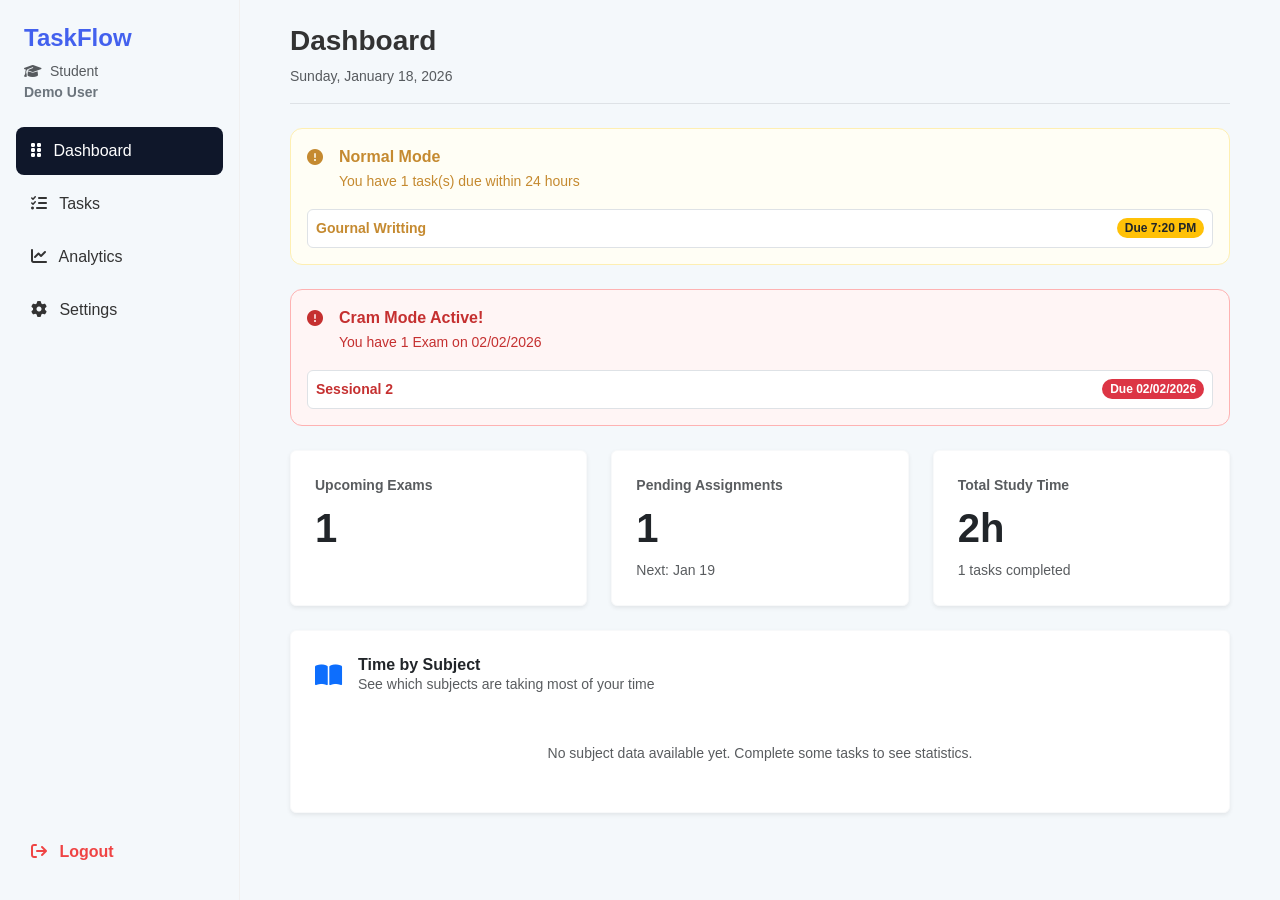
==== dashboard.html @ 83a6a3fb "Add files via upload" ====
<!doctype html>
<html lang="en">
    <head>
        <meta charset="UTF-8" />
        <meta name="viewport" content="width=device-width, initial-scale=1.0" />
        <title>Dashboard - TaskFlow</title>
        <link
            href="https://cdn.jsdelivr.net/npm/bootstrap@5.3.0/dist/css/bootstrap.min.css"
            rel="stylesheet" />
        <link
            rel="stylesheet"
            href="https://cdnjs.cloudflare.com/ajax/libs/font-awesome/6.4.0/css/all.min.css" />
        <link rel="stylesheet" href="style.css" />
    </head>
    <body>
        <div
            class="d-md-none p-3 bg-white border-bottom d-flex justify-content-between align-items-center fixed-top">
            <h1 class="h5 fw-bold m-0 brand-name">TaskFlow</h1>
            <button
                class="btn btn-light"
                type="button"
                data-bs-toggle="offcanvas"
                data-bs-target="#sidebarMenu">
                <i class="fa-solid fa-bars"></i>
            </button>
        </div>

        <aside
            class="sidebar offcanvas-md offcanvas-start d-flex flex-column py-4"
            tabindex="-1"
            id="sidebarMenu">
            <div class="px-4 mb-4">
                <h1 class="h4 fw-bold brand-name mb-2">TaskFlow</h1>
                <div class="d-flex align-items-center text-muted small">
                    <i class="fa-solid fa-graduation-cap me-2"></i>
                    <span>Student</span>
                </div>
                <div class="small text-secondary fw-bold">Demo User</div>
            </div>

            <nav class="nav flex-column px-3 flex-grow-1">
                <a href="dashboard.html" class="nav-link active">
                    <i class="fa-solid fa-grip-vertical me-2 w-25px"></i>
                    Dashboard
                </a>
                <a href="tasks.html" class="nav-link">
                    <i class="fa-solid fa-list-check me-2 w-25px"></i> Tasks
                </a>
                <a href="analytics.html" class="nav-link">
                    <i class="fa-solid fa-chart-line me-2 w-25px"></i> Analytics
                </a>
                <a href="settings.html" class="nav-link">
                    <i class="fa-solid fa-gear me-2 w-25px"></i> Settings
                </a>
            </nav>

            <div class="px-3 mt-auto">
                <a href="index.html" class="logout-link"
                    ><i class="fa-solid fa-arrow-right-from-bracket me-2"></i>
                    Logout</a
                >
            </div>
        </aside>

        <main class="content-area pt-5 pt-md-4">
            <header class="mb-4 pb-3 border-bottom">
                <h2 class="h3 fw-bold">Dashboard</h2>
                <p class="text-muted small m-0">Sunday, January 18, 2026</p>
            </header>

            <section class="normal-box p-3 mb-4">
                <div class="d-flex align-items-start gap-3 mb-3">
                    <i class="fa-solid fa-circle-exclamation mt-1"></i>
                    <div>
                        <strong class="d-block">Normal Mode</strong>
                        <span class="small"
                            >You have 1 task(s) due within 24 hours</span
                        >
                    </div>
                </div>
                <div
                    class="bg-white border rounded p-2 d-flex justify-content-between align-items-center">
                    <span class="fw-bold small">Gournal Writting</span>
                    <span class="badge bg-warning text-dark rounded-pill"
                        >Due 7:20 PM</span
                    >
                </div>
            </section>

            <section class="cram-alert-box p-3 mb-4">
                <div class="d-flex align-items-start gap-3 mb-3">
                    <i class="fa-solid fa-circle-exclamation mt-1"></i>
                    <div>
                        <strong class="d-block">Cram Mode Active!</strong>
                        <span class="small">You have 1 Exam on 02/02/2026</span>
                    </div>
                </div>
                <div
                    class="bg-white border rounded p-2 d-flex justify-content-between align-items-center">
                    <span class="fw-bold small">Sessional 2</span>
                    <span class="badge bg-danger rounded-pill"
                        >Due 02/02/2026</span
                    >
                </div>
            </section>

            <div class="row g-4 mb-4">
                <div class="col-md-4">
                    <div class="card border-light shadow-sm p-4 h-100">
                        <label class="text-muted small fw-bold mb-2"
                            >Upcoming Exams</label
                        >
                        <div class="display-6 fw-bold">1</div>
                    </div>
                </div>
                <div class="col-md-4">
                    <div class="card border-light shadow-sm p-4 h-100">
                        <label class="text-muted small fw-bold mb-2"
                            >Pending Assignments</label
                        >
                        <div class="display-6 fw-bold">1</div>
                        <span class="small text-muted mt-2">Next: Jan 19</span>
                    </div>
                </div>
                <div class="col-md-4">
                    <div class="card border-light shadow-sm p-4 h-100">
                        <label class="text-muted small fw-bold mb-2"
                            >Total Study Time</label
                        >
                        <div class="display-6 fw-bold">2h</div>
                        <span class="small text-muted mt-2"
                            >1 tasks completed</span
                        >
                    </div>
                </div>
            </div>

            <div class="card border-light shadow-sm p-4">
                <div class="d-flex align-items-center gap-3 mb-4">
                    <i class="fa-solid fa-book-open fs-4 text-primary"></i>
                    <div>
                        <h3 class="h6 fw-bold m-0">Time by Subject</h3>
                        <p class="small text-muted m-0">
                            See which subjects are taking most of your time
                        </p>
                    </div>
                </div>
                <div class="text-center text-muted py-4 small">
                    No subject data available yet. Complete some tasks to see
                    statistics.
                </div>
            </div>
        </main>

        <script src="https://cdn.jsdelivr.net/npm/bootstrap@5.3.0/dist/js/bootstrap.bundle.min.js"></script>
    </body>
</html>
---- style.css ----
:root {
    --bg-light: #f4f8fb;
    --primary: #4361ee;
    --text-dark: #333;
    --text-muted: #64748b;
    --sidebar-width: 240px;
}

body {
    background-color: var(--bg-light);
    color: var(--text-dark);
    font-family: "Segoe UI", Tahoma, Geneva, Verdana, sans-serif;
    min-height: 100vh;
}

/* --- Branding & Custom Utilities --- */
.text-primary-custom {
    color: var(--primary);
}
.brand-name {
    color: var(--primary);
    font-weight: 700;
}
.bg-primary-custom {
    background-color: #0f172a;
    color: white;
}
.bg-primary-custom:hover {
    background-color: #1e293b;
    color: white;
}

/* Custom Shadows & Radius */
.card-custom {
    border: 1px solid #e0e0e0;
    border-radius: 12px;
    background: #fff;
    transition: all 0.3s ease;
}
.card-custom:hover {
    border-color: var(--primary);
    box-shadow: 0 10px 25px rgba(67, 97, 238, 0.15);
    transform: translateY(-5px);
}

/* --- Sidebar (Desktop Fixed, Mobile Offcanvas) --- */
.sidebar {
    width: var(--sidebar-width);
    background: #fff;
    border-right: 1px solid #f0f0f0;
    position: fixed;
    top: 0;
    left: 0;
    bottom: 0;
    z-index: 1000;
}

.content-area {
    margin-left: var(--sidebar-width);
    padding: 40px 50px;
    transition: margin-left 0.3s;
}

/* Mobile Sidebar Adjustments */
@media (max-width: 768px) {
    .content-area {
        margin-left: 0;
        padding: 20px;
    }
    .sidebar {
        display: none;
    } /* Hidden by default on mobile, shown via Offcanvas */
}
/* Ensure the sidebar doesn't block interactions on mobile */
@media (max-width: 768px) {
    .offcanvas-backdrop {
        /* This ensures the backdrop disappears instantly when navigating */
        display: none !important; 
    }
    
    .sidebar.offcanvas-md {
        /* Ensures the sidebar is always on top of other content */
        z-index: 1050 !important;
    }
}

/* Fix for mobile top edge visibility */
@media (max-width: 768px) {
    body {
        /* Adjust 60px based on the height of your mobile header */
        padding-top: 60px !important;
    }
    
    .content-area {
        padding-top: 20px !important;
    }
}
/* Specific fix for the Sidebar/Menu top overlap on mobile */
@media (max-width: 768px) {
    .sidebar.offcanvas {
        padding-top: 25px !important; /* Pushes the 'TaskFlow' logo down so it doesn't hit the edge */
    }
    
    .sidebar .brand-area, 
    .sidebar .px-4 {
        margin-top: 20px; /* Extra breathing room for the brand name */
    }
}

.nav-link {
    color: var(--text-dark);
    font-weight: 500;
    border-radius: 8px;
    padding: 12px 15px;
    margin-bottom: 5px;
}
.nav-link.active {
    background-color: #0f172a;
    color: #fff;
}
.nav-link:hover:not(.active) {
    background-color: #f8f9fa;
    color: var(--text-dark);
}
.logout-link {
    color: #ef4444;
    font-weight: 600;
    text-decoration: none;
    padding: 12px 15px;
    display: block;
}

/* --- Specific Page Elements --- */

/* Landing Page Icons */
.icon-box {
    width: 60px;
    height: 60px;
    border-radius: 12px;
    display: flex;
    align-items: center;
    justify-content: center;
    font-size: 1.5rem;
    color: white;
    margin-bottom: 20px;
}
.icon-box.blue {
    background-color: #0096ff;
}
.icon-box.green {
    background-color: #00c853;
}
.icon-box.purple {
    background-color: #d500f9;
}
.icon-box.orange {
    background-color: #ff3d00;
}

/* Feature List Bullets */
.features-list {
    list-style: none;
    padding-left: 0;
    text-align: left;
}
.features-list li {
    font-size: 0.85rem;
    color: #555;
    margin-bottom: 8px;
    position: relative;
    padding-left: 15px;
}
.features-list li::before {
    content: "•";
    color: var(--primary);
    font-weight: bold;
    position: absolute;
    left: 0;
}

/* Benefits Icons */
.benefit-icon {
    width: 50px;
    height: 50px;
    border-radius: 50%;
    display: flex;
    align-items: center;
    justify-content: center;
    font-size: 1.2rem;
}
.benefit-icon.light-blue {
    background-color: #e3f2fd;
    color: #2196f3;
}
.benefit-icon.light-green {
    background-color: #e8f5e9;
    color: #4caf50;
}
.benefit-icon.light-purple {
    background-color: #f3e5f5;
    color: #9c27b0;
}

/* Alerts & Status */
.cram-alert-box {
    background-color: #fff5f5;
    border: 1px solid #feb2b2;
    border-radius: 12px;
    color: #c53030;
}
.normal-box {
    background-color: #fffef5;
    border: 1px solid #feefb2;
    border-radius: 12px;
    color: #c58a30;
}
.cram-badge {
    background-color: #be123c;
    color: white;
    font-size: 0.7rem;
    padding: 4px 8px;
    border-radius: 6px;
}

/* Charts & Stats */
.stat-number {
    font-size: 2rem;
    font-weight: 600;
    color: #0f172a;
}
.stat-number.green {
    color: #22c55e;
}
.stat-number.blue {
    color: #3b82f6;
}

/* Pure CSS Chart Lines (kept from original) */
.chart-area {
    position: relative;
    height: 250px;
    display: flex;
    flex-direction: column;
    justify-content: space-between;
}
.grid-line {
    border-top: 1px dashed #e2e8f0;
    width: 100%;
    position: relative;
    height: 20%;
}
.grid-line span {
    position: absolute;
    left: -20px;
    top: -10px;
    font-size: 0.8rem;
    color: #94a3b8;
}
.pie-chart-circle {
    width: 180px;
    height: 180px;
    border-radius: 50%;
    background: conic-gradient(#0096ff 0% 100%);
    margin: 0 auto 20px;
}

/* Toggle Switch */
.form-switch .form-check-input {
    width: 3em;
    height: 1.5em;
}

/* Tasks */
.task-card {
    border: 1px solid #e2e8f0;
    border-radius: 12px;
    transition: 0.2s;
    background: #fff;
}
.task-card.cram-active {
    border-color: #ef4444;
}
.tag {
    font-size: 0.75rem;
    padding: 4px 12px;
    border-radius: 20px;
    font-weight: 500;
}
.tag.medium {
    background-color: #fef9c3;
    color: #a16207;
}
.tag.pending {
    background-color: #e2e8f0;
    color: #475569;
}
.tag.type {
    border: 1px solid #e2e8f0;
    color: #475569;
}
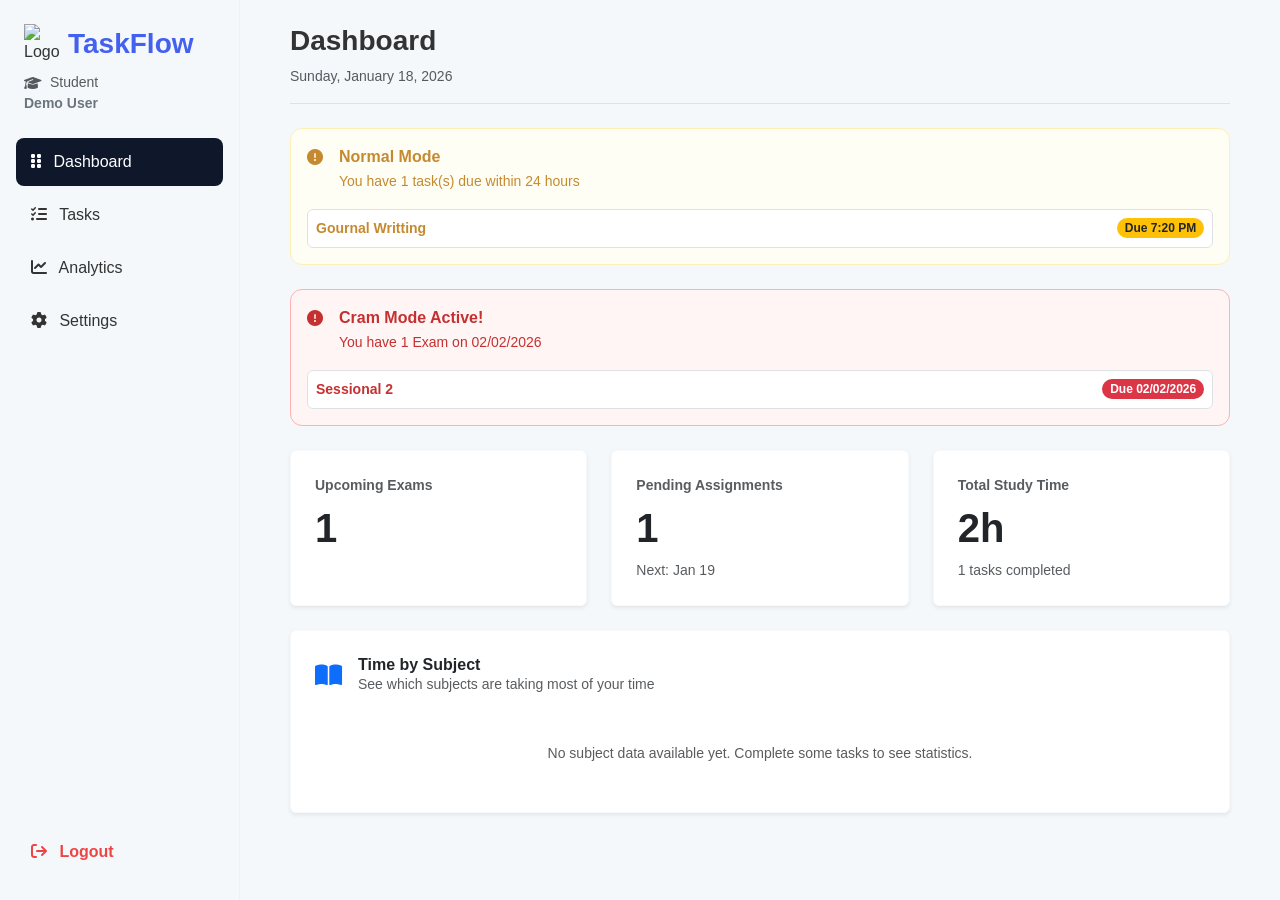
==== commit 0a6e4fc9: "add logo Updated dashboard layout with logo and improved structure." ====
--- a/dashboard.html
+++ b/dashboard.html
@@ -15,7 +15,13 @@
     <body>
         <div
             class="d-md-none p-3 bg-white border-bottom d-flex justify-content-between align-items-center fixed-top">
-            <h1 class="h5 fw-bold m-0 brand-name">TaskFlow</h1>
+            <div class="d-flex align-items-center gap-1">
+                <img
+                    src="image/Tasklogo.png"
+                    alt="Logo"
+                    style="width: 35px; object-fit: contain" />
+                <h1 class="h3 fw-bold m-0 brand-name">TaskFlow</h1>
+            </div>
             <button
                 class="btn btn-light"
                 type="button"
@@ -30,7 +36,15 @@
             tabindex="-1"
             id="sidebarMenu">
             <div class="px-4 mb-4">
-                <h1 class="h4 fw-bold brand-name mb-2">TaskFlow</h1>
+                <div class="d-flex align-items-center gap-1 mb-2">
+                    <img
+                            src="image/Tasklogo.png"
+                            alt="Logo"
+                            style="width: 40px; object-fit: contain" />
+                    <h1 class="h3 fw-bold m-0 brand-name">
+                        TaskFlow
+                    </h1>
+                </div>
                 <div class="d-flex align-items-center text-muted small">
                     <i class="fa-solid fa-graduation-cap me-2"></i>
                     <span>Student</span>
